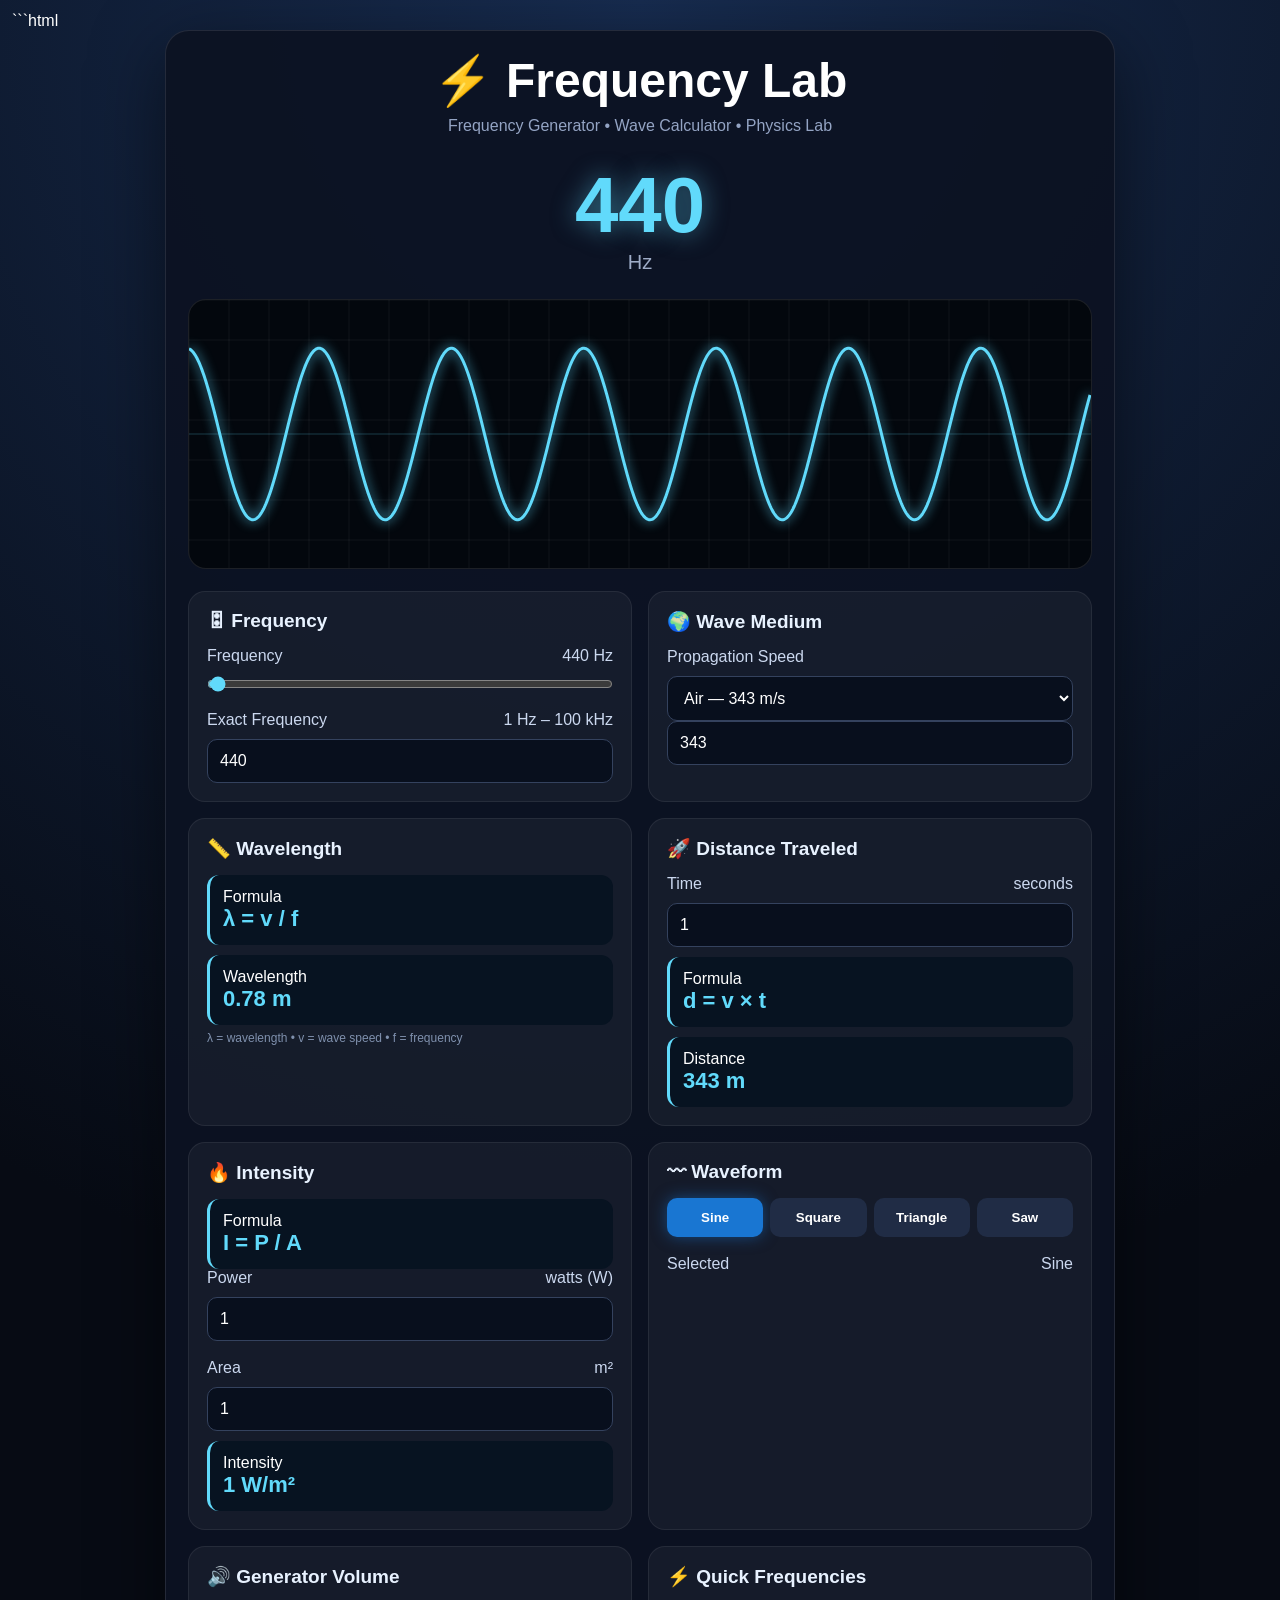
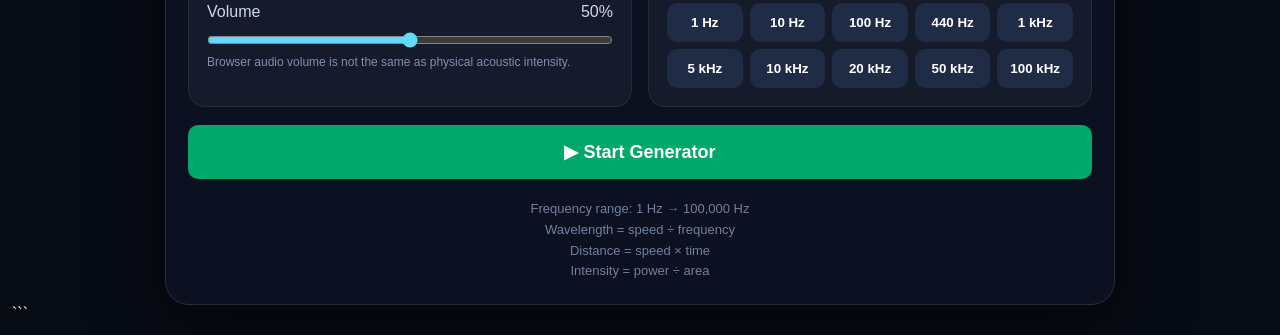
==== freq.html @ 325ceb8d "Create freq.html" ====
```html
<!DOCTYPE html>
<html lang="en">
<head>
<meta charset="UTF-8">
<meta name="viewport" content="width=device-width, initial-scale=1.0">

<title>Frequency Generator & Wave Calculator</title>

<style>
*{
    box-sizing:border-box;
    margin:0;
    padding:0;
}

body{
    font-family:Arial,Helvetica,sans-serif;
    min-height:100vh;
    background:
        radial-gradient(circle at top,#172c50,#070b14 65%);
    color:white;
    padding:12px;
}

.container{
    width:100%;
    max-width:950px;
    margin:auto;
    background:rgba(12,19,35,.94);
    border:1px solid rgba(255,255,255,.1);
    border-radius:24px;
    padding:22px;
    box-shadow:0 20px 70px rgba(0,0,0,.5);
}

.header{
    text-align:center;
    margin-bottom:25px;
}

.header h1{
    font-size:clamp(28px,7vw,48px);
    margin-bottom:8px;
}

.header p{
    color:#94a4c4;
}

.frequency-display{
    text-align:center;
    margin:15px 0 25px;
}

.frequency-value{
    font-size:clamp(42px,12vw,78px);
    font-weight:bold;
    color:#61dafb;
    text-shadow:0 0 25px rgba(97,218,251,.5);
}

.unit{
    color:#9eacc7;
    font-size:20px;
}

.wave-box{
    height:270px;
    width:100%;
    background:#03070d;
    border-radius:18px;
    overflow:hidden;
    border:1px solid rgba(255,255,255,.1);
    margin-bottom:22px;
}

canvas{
    width:100%;
    height:100%;
}

.grid{
    display:grid;
    grid-template-columns:1fr 1fr;
    gap:16px;
}

.card{
    background:rgba(255,255,255,.045);
    border:1px solid rgba(255,255,255,.07);
    border-radius:17px;
    padding:18px;
}

.card h2{
    font-size:19px;
    margin-bottom:15px;
    color:#e8f2ff;
}

label{
    display:flex;
    justify-content:space-between;
    gap:10px;
    margin-bottom:10px;
    color:#cbd8ef;
}

input,select{
    width:100%;
    padding:12px;
    border-radius:10px;
    border:1px solid #34425e;
    background:#080f1d;
    color:white;
    font-size:16px;
    outline:none;
}

input[type=range]{
    padding:0;
    accent-color:#61dafb;
}

.result{
    background:#071321;
    border-radius:12px;
    padding:13px;
    margin-top:10px;
    border-left:3px solid #61dafb;
}

.result .big{
    font-size:22px;
    font-weight:bold;
    color:#61dafb;
}

.small{
    font-size:12px;
    color:#7f90ad;
    margin-top:6px;
}

.wave-buttons{
    display:grid;
    grid-template-columns:repeat(4,1fr);
    gap:7px;
}

button{
    border:none;
    border-radius:10px;
    padding:12px 8px;
    color:white;
    background:#202c45;
    font-weight:bold;
    cursor:pointer;
    transition:.2s;
}

button:hover{
    transform:translateY(-2px);
}

button.active{
    background:#1976d2;
    box-shadow:0 0 15px rgba(25,118,210,.5);
}

.presets{
    display:grid;
    grid-template-columns:repeat(5,1fr);
    gap:7px;
}

.main-button{
    width:100%;
    padding:16px;
    margin-top:18px;
    font-size:18px;
    background:#00a86b;
}

.main-button.stop{
    background:#d93636;
}

.info{
    text-align:center;
    color:#71809d;
    font-size:13px;
    line-height:1.6;
    margin-top:20px;
}

@media(max-width:700px){

    .container{
        padding:15px;
        border-radius:20px;
    }

    .grid{
        grid-template-columns:1fr;
    }

    .wave-box{
        height:210px;
    }

    .wave-buttons{
        grid-template-columns:repeat(2,1fr);
    }

    .presets{
        grid-template-columns:repeat(3,1fr);
    }
}
</style>
</head>

<body>

<div class="container">

<div class="header">
    <h1>⚡ Frequency Lab</h1>
    <p>Frequency Generator • Wave Calculator • Physics Lab</p>
</div>

<div class="frequency-display">
    <div class="frequency-value" id="display">440</div>
    <span class="unit">Hz</span>
</div>

<div class="wave-box">
    <canvas id="waveCanvas"></canvas>
</div>

<div class="grid">

<!-- FREQUENCY -->
<div class="card">

<h2>🎛 Frequency</h2>

<label>
    <span>Frequency</span>
    <span id="rangeValue">440 Hz</span>
</label>

<input
    type="range"
    id="frequencySlider"
    min="1"
    max="100000"
    value="440"
    step="1"
>

<br><br>

<label>
    <span>Exact Frequency</span>
    <span>1 Hz – 100 kHz</span>
</label>

<input
    type="number"
    id="frequencyInput"
    min="1"
    max="100000"
    value="440"
>

</div>


<!-- MEDIUM -->
<div class="card">

<h2>🌍 Wave Medium</h2>

<label>Propagation Speed</label>

<select id="medium">

<option value="343">
    Air — 343 m/s
</option>

<option value="1480">
    Water — 1480 m/s
</option>

<option value="299792458">
    Light / Vacuum — 299,792,458 m/s
</option>

<option value="custom">
    Custom
</option>

</select>

<br>

<input
    type="number"
    id="customSpeed"
    value="343"
    min="0.000001"
    step="any"
    placeholder="Custom speed (m/s)"
>

</div>


<!-- WAVELENGTH -->
<div class="card">

<h2>📏 Wavelength</h2>

<div class="result">

<div>Formula</div>

<div class="big">
λ = v / f
</div>

</div>

<div class="result">

<div>Wavelength</div>

<div class="big" id="wavelength">
0.7795 m
</div>

</div>

<div class="small">
λ = wavelength • v = wave speed • f = frequency
</div>

</div>


<!-- DISTANCE -->
<div class="card">

<h2>🚀 Distance Traveled</h2>

<label>
    <span>Time</span>
    <span>seconds</span>
</label>

<input
    type="number"
    id="timeInput"
    value="1"
    min="0"
    step="any"
>

<div class="result">

<div>Formula</div>

<div class="big">
d = v × t
</div>

</div>

<div class="result">

<div>Distance</div>

<div class="big" id="distance">
343 m
</div>

</div>

</div>


<!-- INTENSITY -->
<div class="card">

<h2>🔥 Intensity</h2>

<div class="result">

<div>Formula</div>

<div class="big">
I = P / A
</div>

</div>

<label>
    <span>Power</span>
    <span>watts (W)</span>
</label>

<input
    type="number"
    id="powerInput"
    value="1"
    min="0"
    step="any"
>

<br><br>

<label>
    <span>Area</span>
    <span>m²</span>
</label>

<input
    type="number"
    id="areaInput"
    value="1"
    min="0.000001"
    step="any"
>

<div class="result">

<div>Intensity</div>

<div class="big" id="intensity">
1 W/m²
</div>

</div>

</div>


<!-- WAVEFORM -->
<div class="card">

<h2>〰 Waveform</h2>

<div class="wave-buttons">

<button class="wave active" data-wave="sine">
Sine
</button>

<button class="wave" data-wave="square">
Square
</button>

<button class="wave" data-wave="triangle">
Triangle
</button>

<button class="wave" data-wave="sawtooth">
Saw
</button>

</div>

<br>

<label>
    <span>Selected</span>
    <span id="waveName">Sine</span>
</label>

</div>


<!-- VOLUME -->
<div class="card">

<h2>🔊 Generator Volume</h2>

<label>
    <span>Volume</span>
    <span id="volumeValue">50%</span>
</label>

<input
    type="range"
    id="volumeSlider"
    min="0"
    max="100"
    value="50"
>

<div class="small">
Browser audio volume is not the same as physical acoustic intensity.
</div>

</div>


<!-- PRESETS -->
<div class="card">

<h2>⚡ Quick Frequencies</h2>

<div class="presets">

<button data-frequency="1">1 Hz</button>
<button data-frequency="10">10 Hz</button>
<button data-frequency="100">100 Hz</button>
<button data-frequency="440">440 Hz</button>
<button data-frequency="1000">1 kHz</button>
<button data-frequency="5000">5 kHz</button>
<button data-frequency="10000">10 kHz</button>
<button data-frequency="20000">20 kHz</button>
<button data-frequency="50000">50 kHz</button>
<button data-frequency="100000">100 kHz</button>

</div>

</div>

</div>

<button class="main-button" id="startButton">
▶ Start Generator
</button>

<div class="info">

Frequency range: 1 Hz → 100,000 Hz<br>

Wavelength = speed ÷ frequency<br>

Distance = speed × time<br>

Intensity = power ÷ area

</div>

</div>


<script>

const canvas =
document.getElementById("waveCanvas");

const ctx =
canvas.getContext("2d");

const slider =
document.getElementById("frequencySlider");

const input =
document.getElementById("frequencyInput");

const display =
document.getElementById("display");

const rangeValue =
document.getElementById("rangeValue");

const medium =
document.getElementById("medium");

const customSpeed =
document.getElementById("customSpeed");

const timeInput =
document.getElementById("timeInput");

const powerInput =
document.getElementById("powerInput");

const areaInput =
document.getElementById("areaInput");

const wavelength =
document.getElementById("wavelength");

const distance =
document.getElementById("distance");

const intensity =
document.getElementById("intensity");

const volumeSlider =
document.getElementById("volumeSlider");

const volumeValue =
document.getElementById("volumeValue");

const startButton =
document.getElementById("startButton");

const waveName =
document.getElementById("waveName");


let frequency = 440;

let waveform = "sine";

let audioContext = null;

let oscillator = null;

let gainNode = null;

let isPlaying = false;


/* CANVAS */

function resizeCanvas(){

    const dpr =
        window.devicePixelRatio || 1;

    canvas.width =
        canvas.clientWidth * dpr;

    canvas.height =
        canvas.clientHeight * dpr;

    ctx.setTransform(
        dpr,0,0,dpr,0,0
    );
}

window.addEventListener(
    "resize",
    resizeCanvas
);

resizeCanvas();


/* FORMAT NUMBER */

function formatNumber(number){

    if(!isFinite(number))
        return "—";

    if(number === 0)
        return "0";

    if(Math.abs(number) >= 1000000)
        return number.toExponential(4);

    if(Math.abs(number) < 0.001)
        return number.toExponential(4);

    return Number(
        number.toPrecision(6)
    ).toLocaleString();
}


/* SPEED */

function getSpeed(){

    if(medium.value === "custom"){

        return Number(customSpeed.value) || 0;

    }

    return Number(medium.value);
}


/* CALCULATIONS */

function calculate(){

    const speed = getSpeed();

    const f = frequency;

    const t =
        Number(timeInput.value) || 0;

    const P =
        Number(powerInput.value) || 0;

    const A =
        Number(areaInput.value) || 0;


    /* WAVELENGTH */

    if(f > 0 && speed > 0){

        const lambda =
            speed / f;

        wavelength.textContent =
            formatNumber(lambda) + " m";

    }else{

        wavelength.textContent = "—";

    }


    /* DISTANCE */

    const d =
        speed * t;

    distance.textContent =
        formatNumber(d) + " m";


    /* INTENSITY */

    if(A > 0){

        const I =
            P / A;

        intensity.textContent =
            formatNumber(I) + " W/m²";

    }else{

        intensity.textContent = "—";

    }

}


/* FREQUENCY */

function updateFrequency(value){

    value =
        Math.round(Number(value));

    if(!isFinite(value))
        return;

    value =
        Math.max(
            1,
            Math.min(100000,value)
        );

    frequency = value;

    slider.value = value;

    input.value = value;

    display.textContent =
        value.toLocaleString();

    if(value >= 1000){

        let khz =
            value / 1000;

        rangeValue.textContent =
            khz.toLocaleString() +
            " kHz";

    }else{

        rangeValue.textContent =
            value + " Hz";

    }


    if(oscillator && audioContext){

        oscillator.frequency
            .setValueAtTime(
                frequency,
                audioContext.currentTime
            );

    }

    calculate();

}


slider.addEventListener(
    "input",
    () => updateFrequency(slider.value)
);


input.addEventListener(
    "input",
    () => {

        if(input.value !== "")
            updateFrequency(input.value);

    }
);


/* OTHER INPUTS */

medium.addEventListener(
    "change",
    calculate
);

customSpeed.addEventListener(
    "input",
    calculate
);

timeInput.addEventListener(
    "input",
    calculate
);

powerInput.addEventListener(
    "input",
    calculate
);

areaInput.addEventListener(
    "input",
    calculate
);


/* WAVEFORM */

document.querySelectorAll(
    ".wave"
).forEach(button => {

    button.addEventListener(
        "click",
        () => {

            document.querySelectorAll(
                ".wave"
            ).forEach(b =>
                b.classList.remove("active")
            );

            button.classList.add("active");

            waveform =
                button.dataset.wave;

            waveName.textContent =
                waveform
                .charAt(0)
                .toUpperCase()
                +
                waveform.slice(1);

            if(oscillator){

                oscillator.type =
                    waveform;

            }

        }
    );

});


/* PRESETS */

document.querySelectorAll(
    "[data-frequency]"
).forEach(button => {

    button.addEventListener(
        "click",
        () => {

            updateFrequency(
                button.dataset.frequency
            );

        }
    );

});


/* VOLUME */

volumeSlider.addEventListener(
    "input",
    () => {

        const volume =
            Number(volumeSlider.value);

        volumeValue.textContent =
            volume + "%";

        if(gainNode && audioContext){

            gainNode.gain
                .setTargetAtTime(
                    volume / 100,
                    audioContext.currentTime,
                    0.01
                );

        }

    }
);


/* AUDIO GENERATOR */

startButton.addEventListener(
    "click",
    async () => {

        if(!isPlaying){

            audioContext =
                new (
                    window.AudioContext ||
                    window.webkitAudioContext
                )();

            oscillator =
                audioContext.createOscillator();

            gainNode =
                audioContext.createGain();

            oscillator.type =
                waveform;

            oscillator.frequency.value =
                frequency;

            gainNode.gain.value =
                Number(
                    volumeSlider.value
                ) / 100;

            oscillator.connect(gainNode);

            gainNode.connect(
                audioContext.destination
            );

            oscillator.start();

            isPlaying = true;

            startButton.textContent =
                "■ Stop Generator";

            startButton.classList.add(
                "stop"
            );

        }else{

            if(oscillator){

                oscillator.stop();

                oscillator.disconnect();

            }

            if(audioContext){

                await audioContext.close();

            }

            oscillator = null;

            gainNode = null;

            audioContext = null;

            isPlaying = false;

            startButton.textContent =
                "▶ Start Generator";

            startButton.classList.remove(
                "stop"
            );

        }

    }
);


/* ANIMATED WAVE */

let phase = 0;

function drawWave(){

    const width =
        canvas.clientWidth;

    const height =
        canvas.clientHeight;

    ctx.clearRect(
        0,0,width,height
    );


    /* GRID */

    ctx.lineWidth = 1;

    ctx.strokeStyle =
        "rgba(255,255,255,.06)";


    for(
        let x=0;
        x<width;
        x+=40
    ){

        ctx.beginPath();

        ctx.moveTo(x,0);

        ctx.lineTo(x,height);

        ctx.stroke();

    }


    for(
        let y=0;
        y<height;
        y+=40
    ){

        ctx.beginPath();

        ctx.moveTo(0,y);

        ctx.lineTo(width,y);

        ctx.stroke();

    }


    /* CENTER */

    ctx.strokeStyle =
        "rgba(97,218,251,.25)";

    ctx.beginPath();

    ctx.moveTo(
        0,
        height/2
    );

    ctx.lineTo(
        width,
        height/2
    );

    ctx.stroke();


    /* WAVE */

    ctx.beginPath();

    const center =
        height/2;

    const amplitude =
        height*.32;


    /*
    Logarithmic visualization.

    This keeps 1 Hz and 100 kHz
    visually understandable even
    though their real periods differ
    enormously.
    */

    const cycles =
        1 +
        Math.log10(frequency)*2.2;


    for(
        let x=0;
        x<width;
        x++
    ){

        const t =
            x/width;

        const angle =
            t *
            Math.PI*2 *
            cycles +
            phase;

        let y;


        if(waveform==="sine"){

            y =
                Math.sin(angle);

        }

        else if(waveform==="square"){

            y =
                Math.sin(angle)>=0
                ? 1
                : -1;

        }

        else if(waveform==="triangle"){

            y =
                2/Math.PI *
                Math.asin(
                    Math.sin(angle)
                );

        }

        else{

            y =
                2 *
                (
                    angle/(Math.PI*2)
                    -
                    Math.floor(
                        angle/(Math.PI*2)+.5
                    )
                );

        }


        const py =
            center -
            y*amplitude;


        if(x===0)
            ctx.moveTo(x,py);
        else
            ctx.lineTo(x,py);

    }


    ctx.lineWidth = 3;

    ctx.strokeStyle =
        "#61dafb";

    ctx.shadowBlur = 12;

    ctx.shadowColor =
        "#61dafb";

    ctx.stroke();

    ctx.shadowBlur = 0;


    phase += .035;

    requestAnimationFrame(
        drawWave
    );

}


/* INITIAL */

updateFrequency(440);

calculate();

drawWave();

</script>

</body>
</html>
```
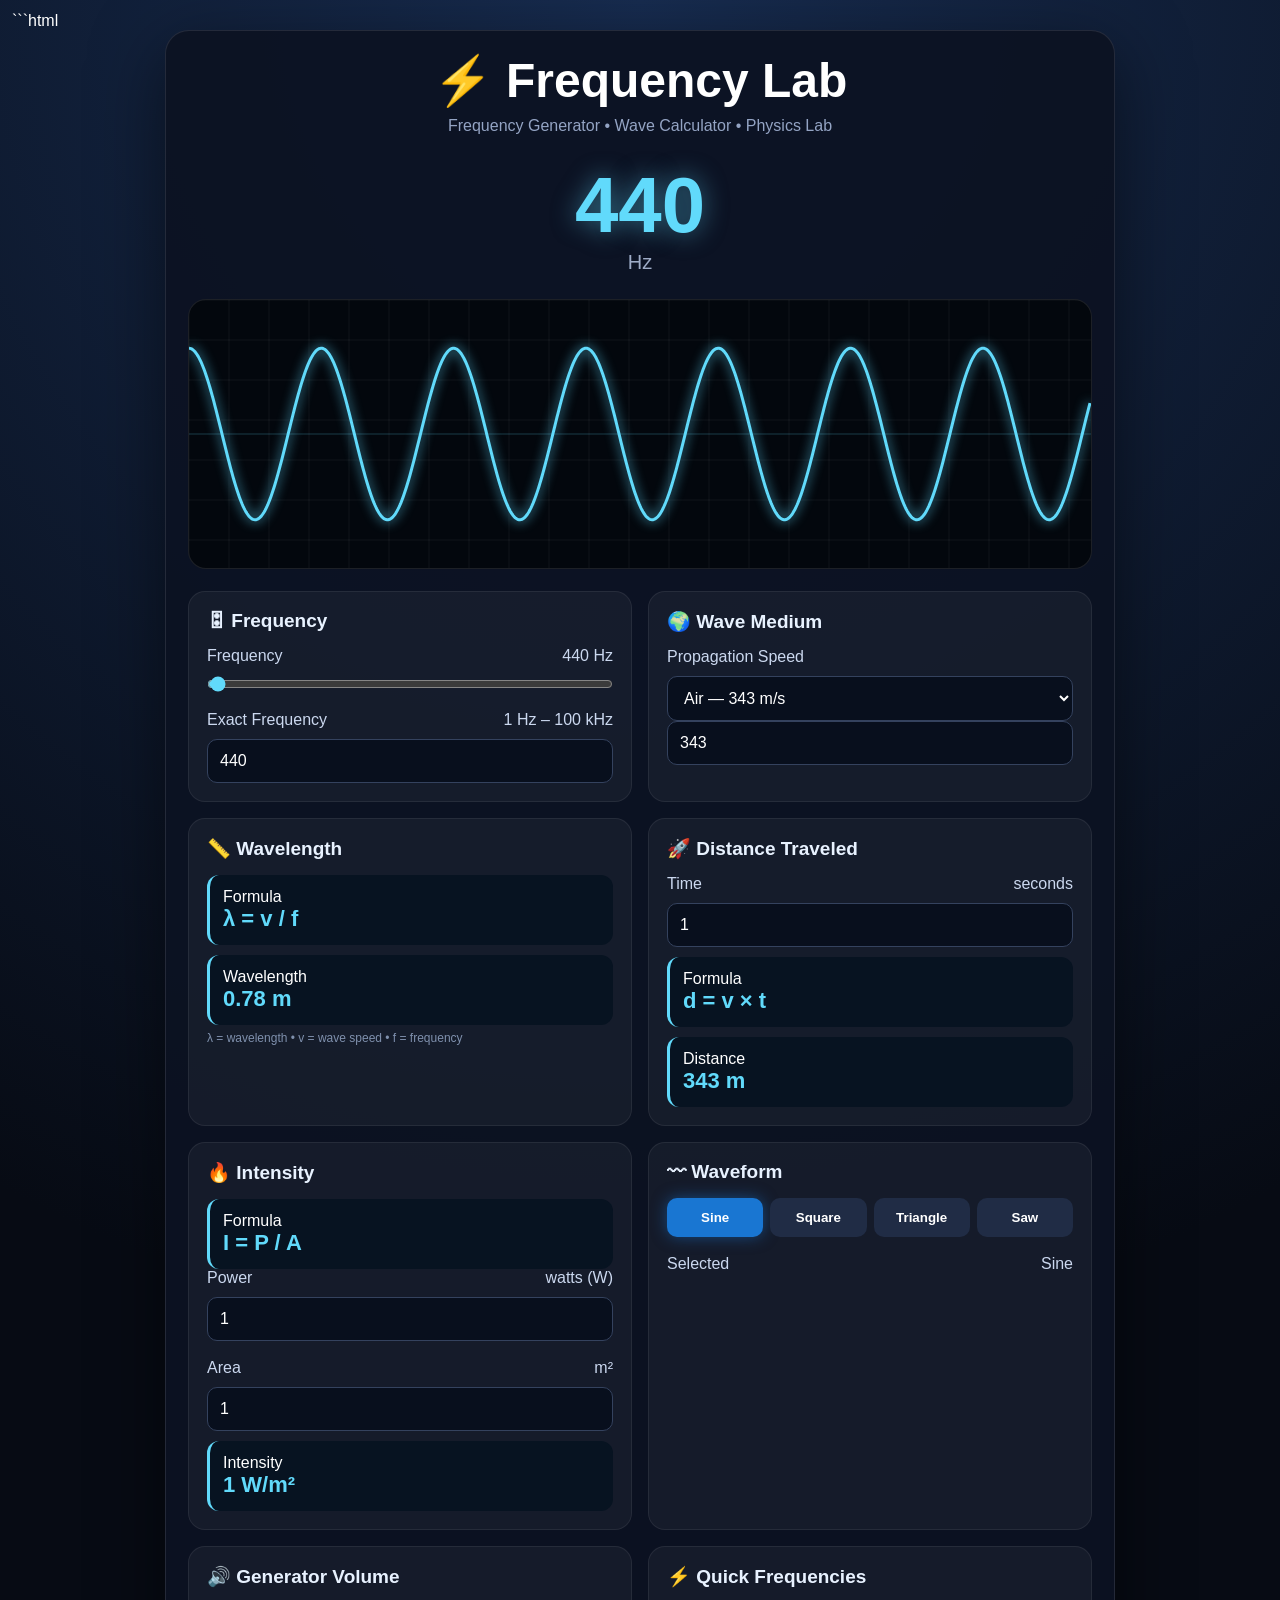
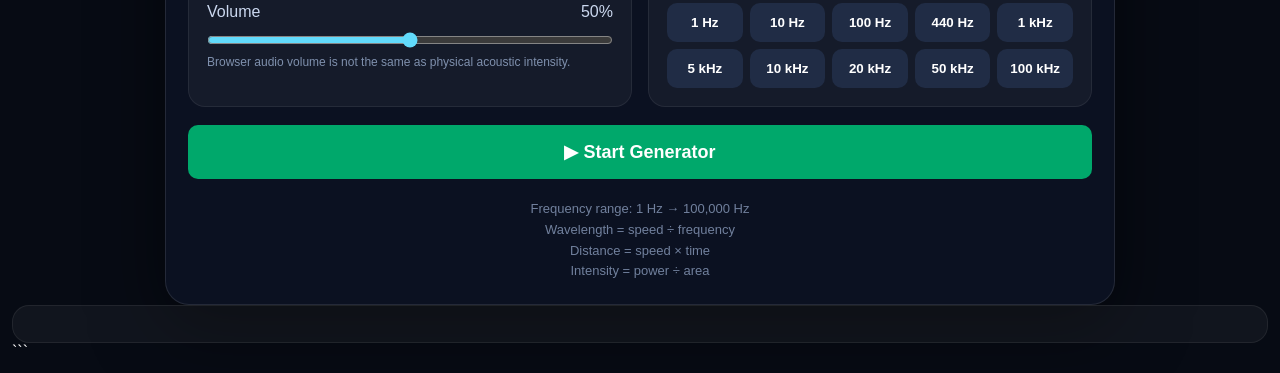
==== commit 6e969efa: "Update freq.html" ====
--- a/freq.html
+++ b/freq.html
@@ -1230,7 +1230,7 @@
 drawWave();
 
 </script>
-
+<div class="card"><a href="maths.html"></a></div>
 </body>
 </html>
 ```
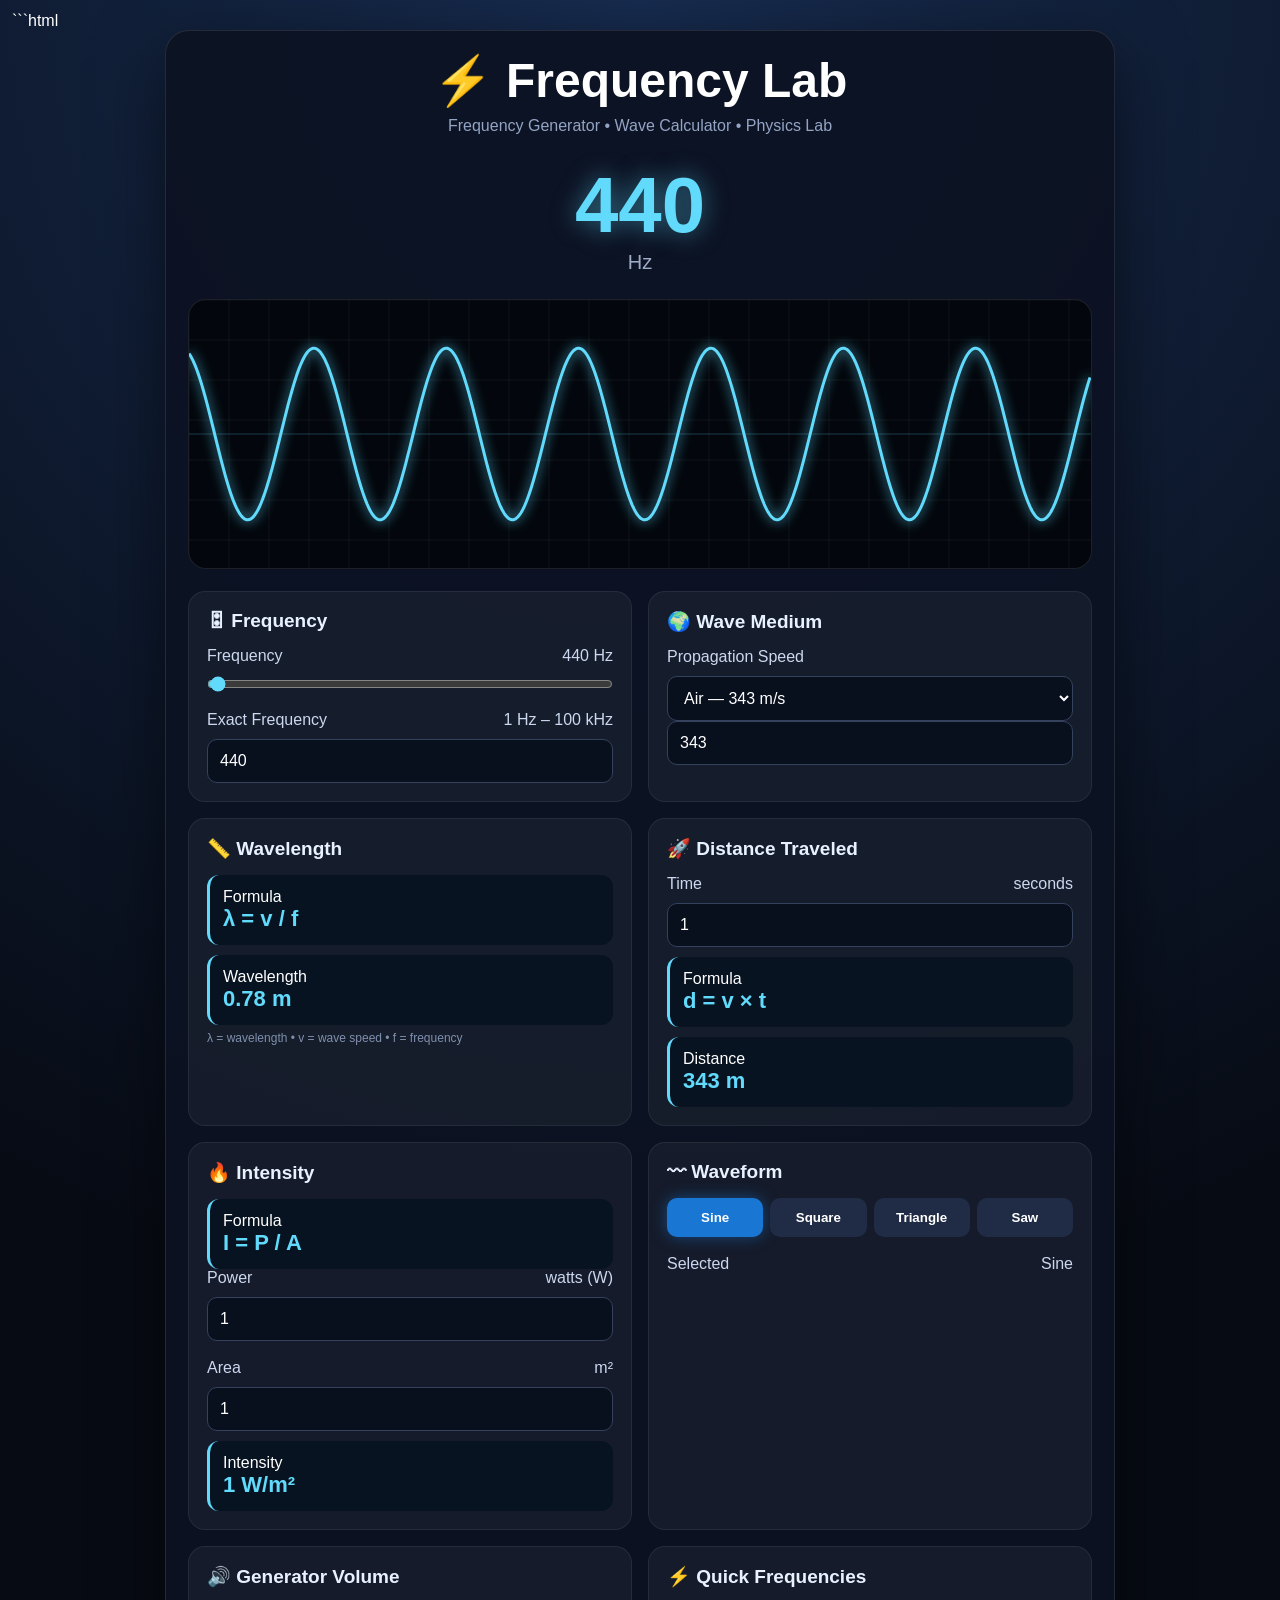
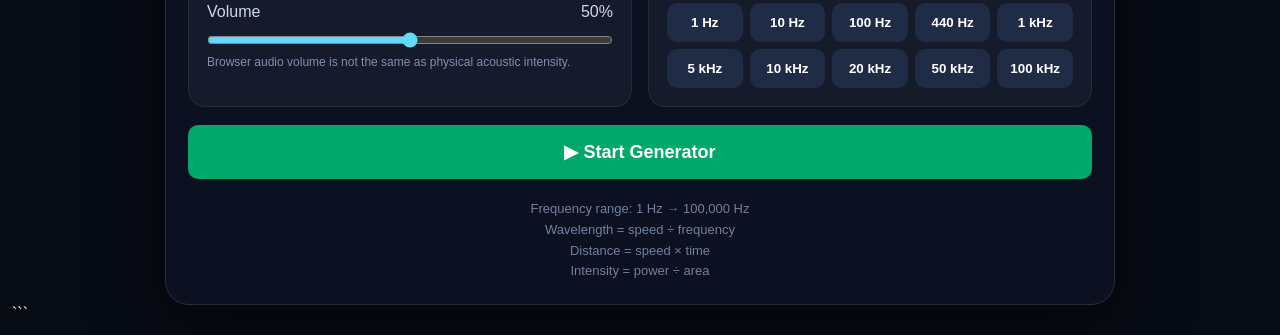
==== commit 5330dc72: "Update freq.html" ====
--- a/freq.html
+++ b/freq.html
@@ -1230,7 +1230,7 @@
 drawWave();
 
 </script>
-<div class="card"><a href="maths.html"></a></div>
+<div><a href="maths.html"></a></div>
 </body>
 </html>
 ```
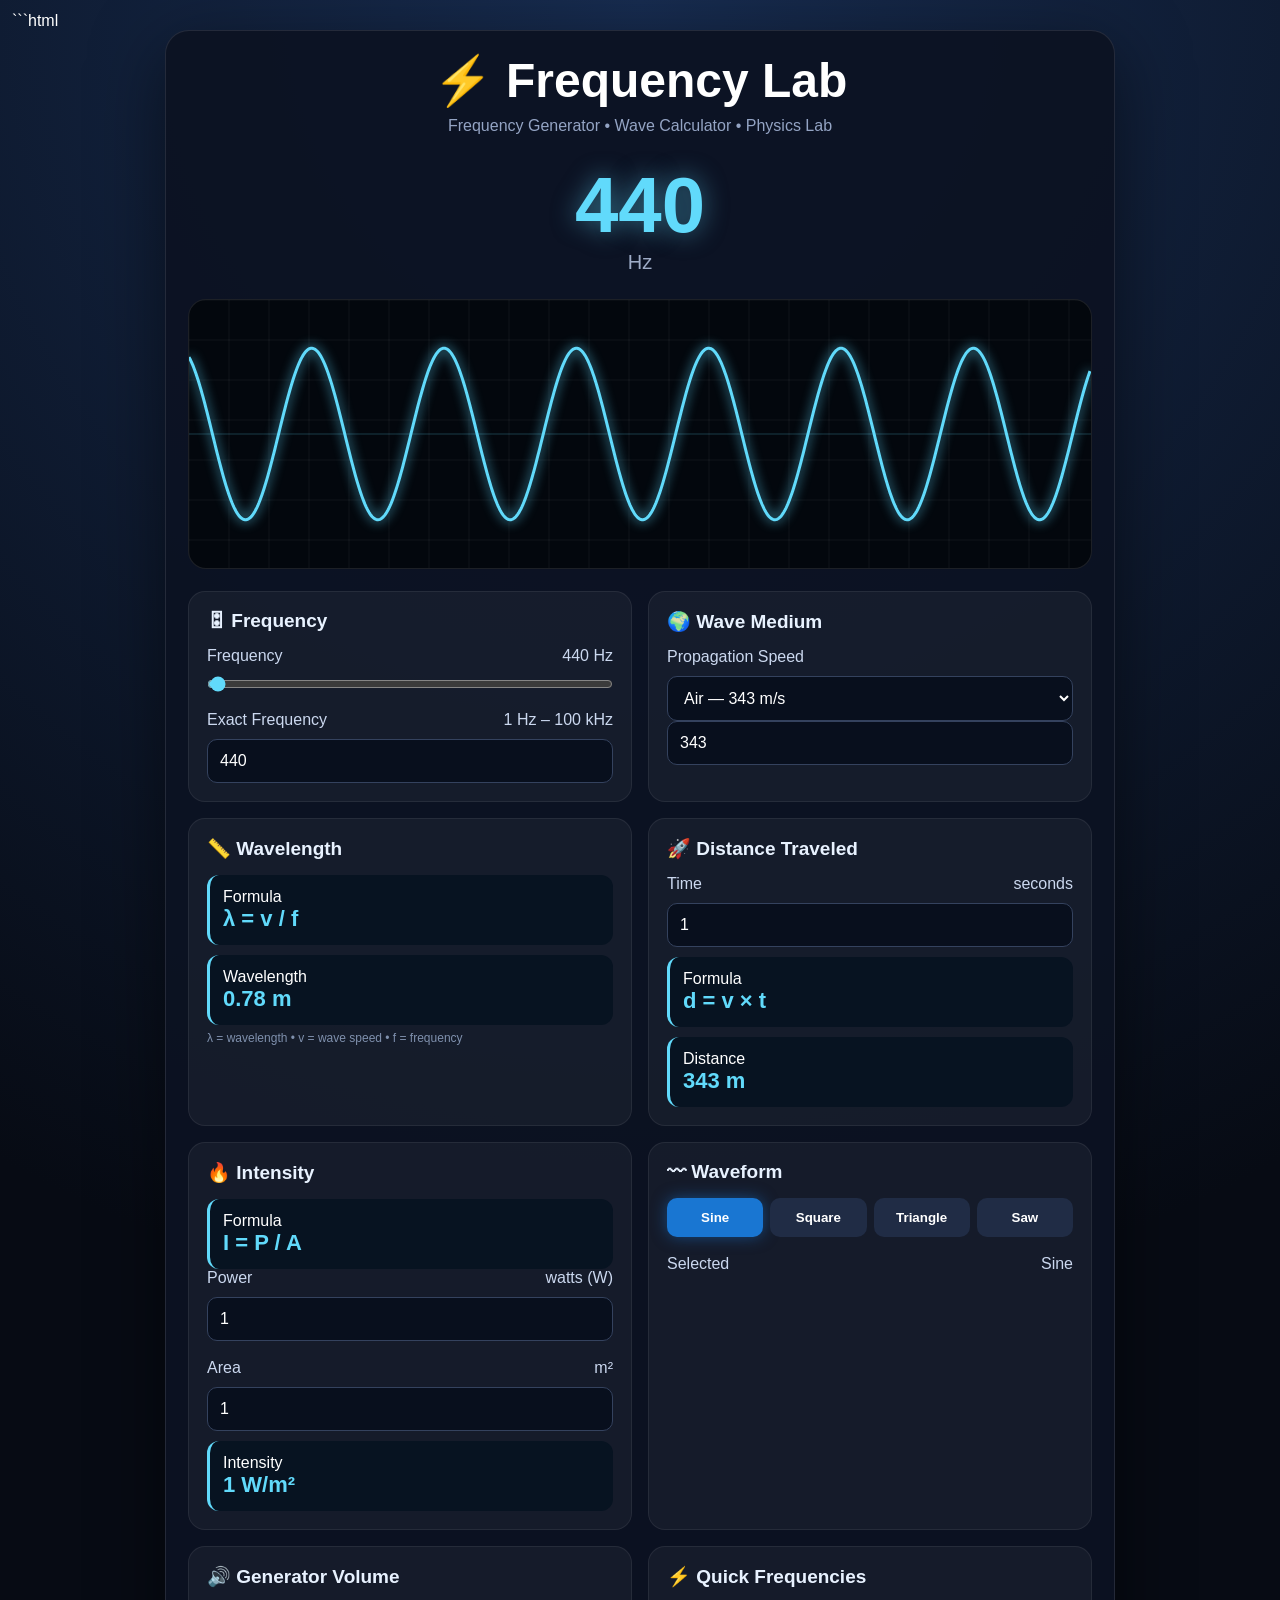
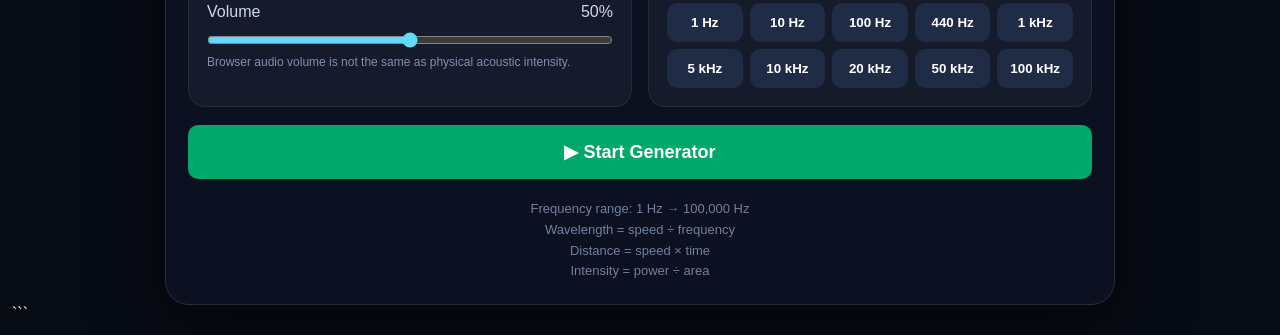
==== commit 378abc47: "Update freq.html" ====
--- a/freq.html
+++ b/freq.html
@@ -22,7 +22,10 @@
     color:white;
     padding:12px;
 }
-
+jal{
+  clour:red;
+    
+}
 .container{
     width:100%;
     max-width:950px;
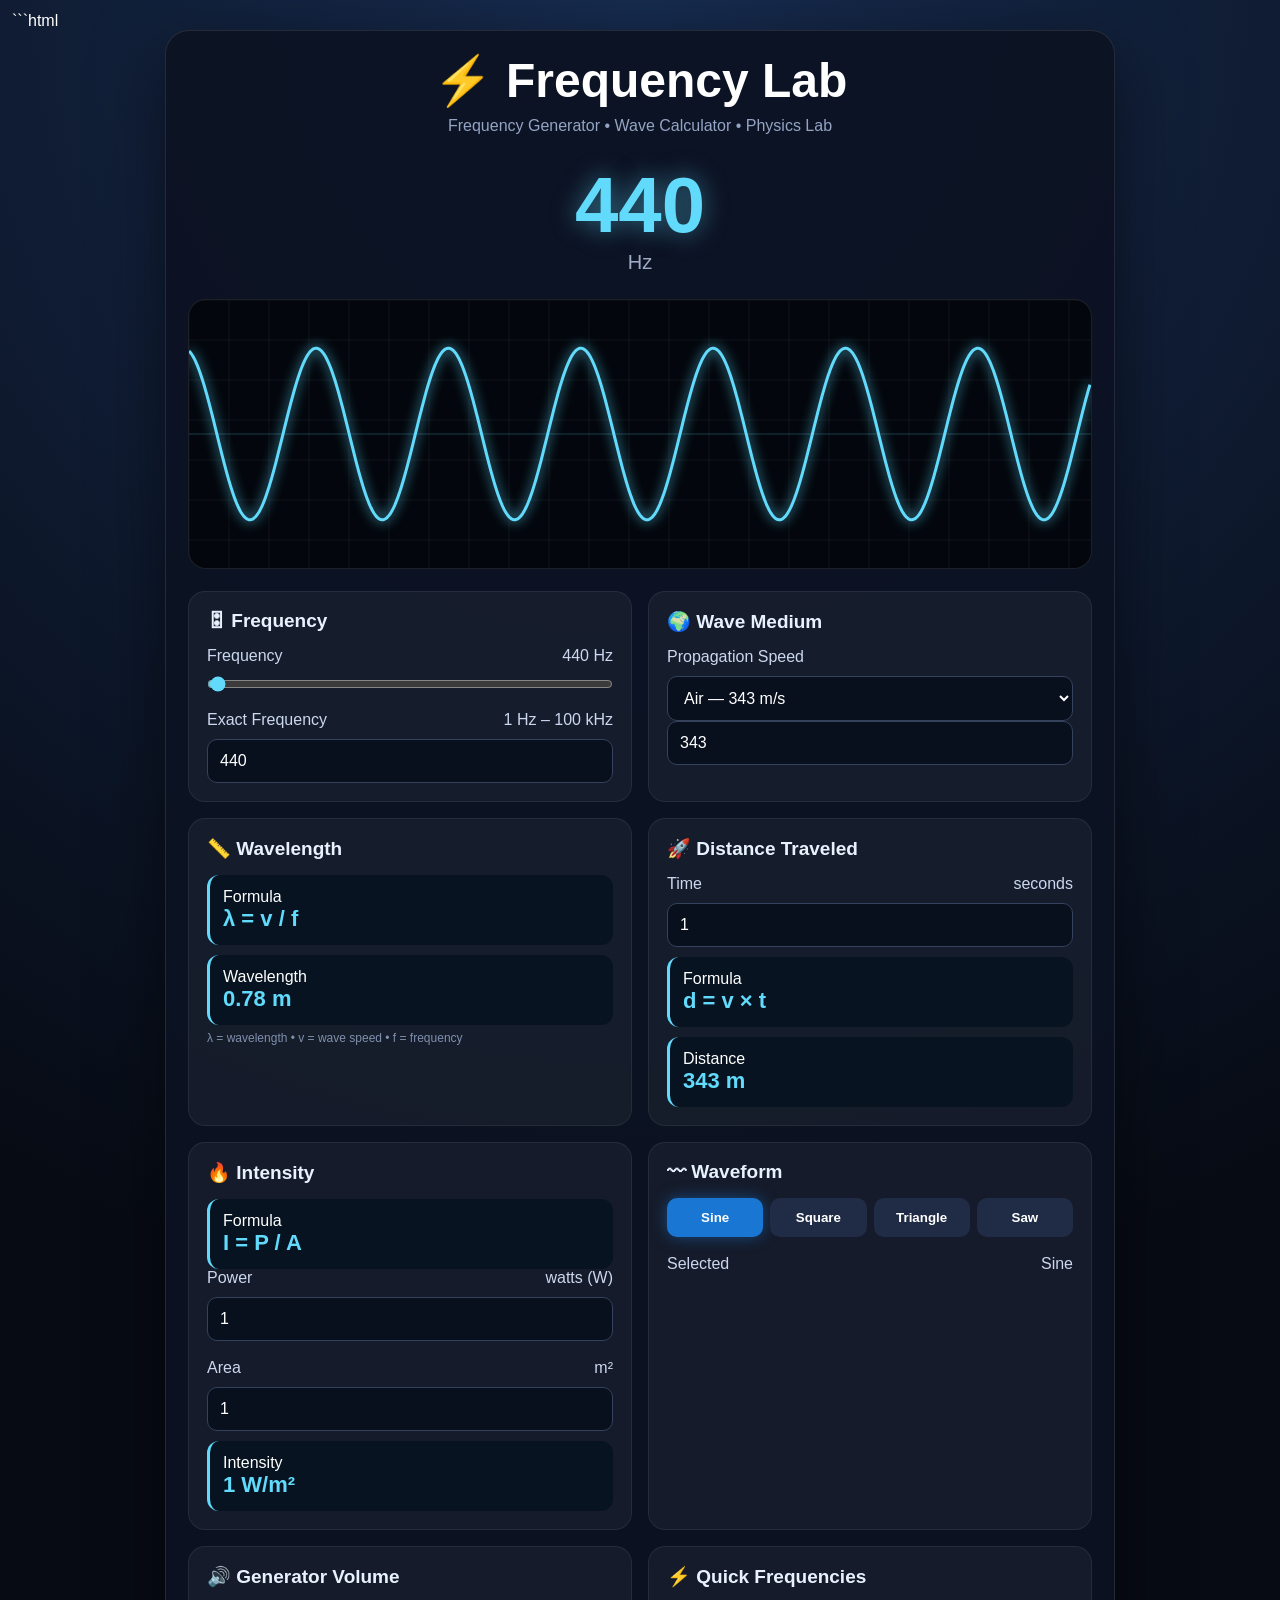
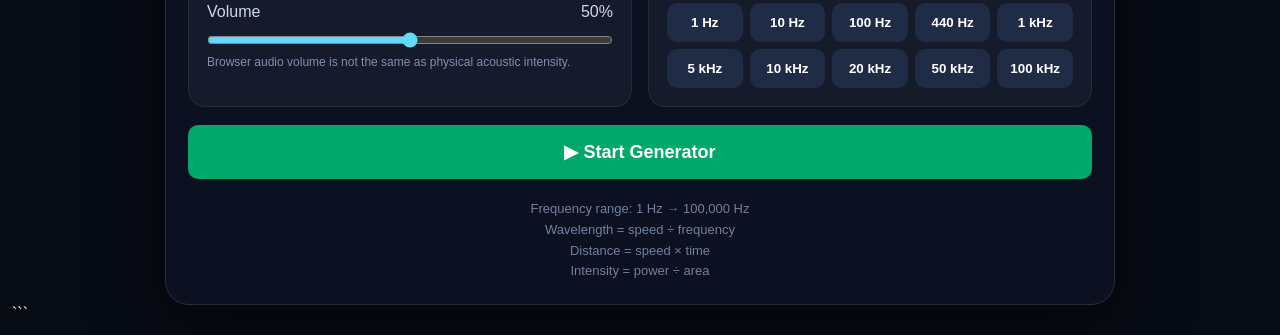
==== commit 1ea57d35: "Update freq.html" ====
--- a/freq.html
+++ b/freq.html
@@ -1233,7 +1233,7 @@
 drawWave();
 
 </script>
-<div><a href="maths.html"></a></div>
+<div class="jal"><a href="maths.html"></a></div>
 </body>
 </html>
 ```
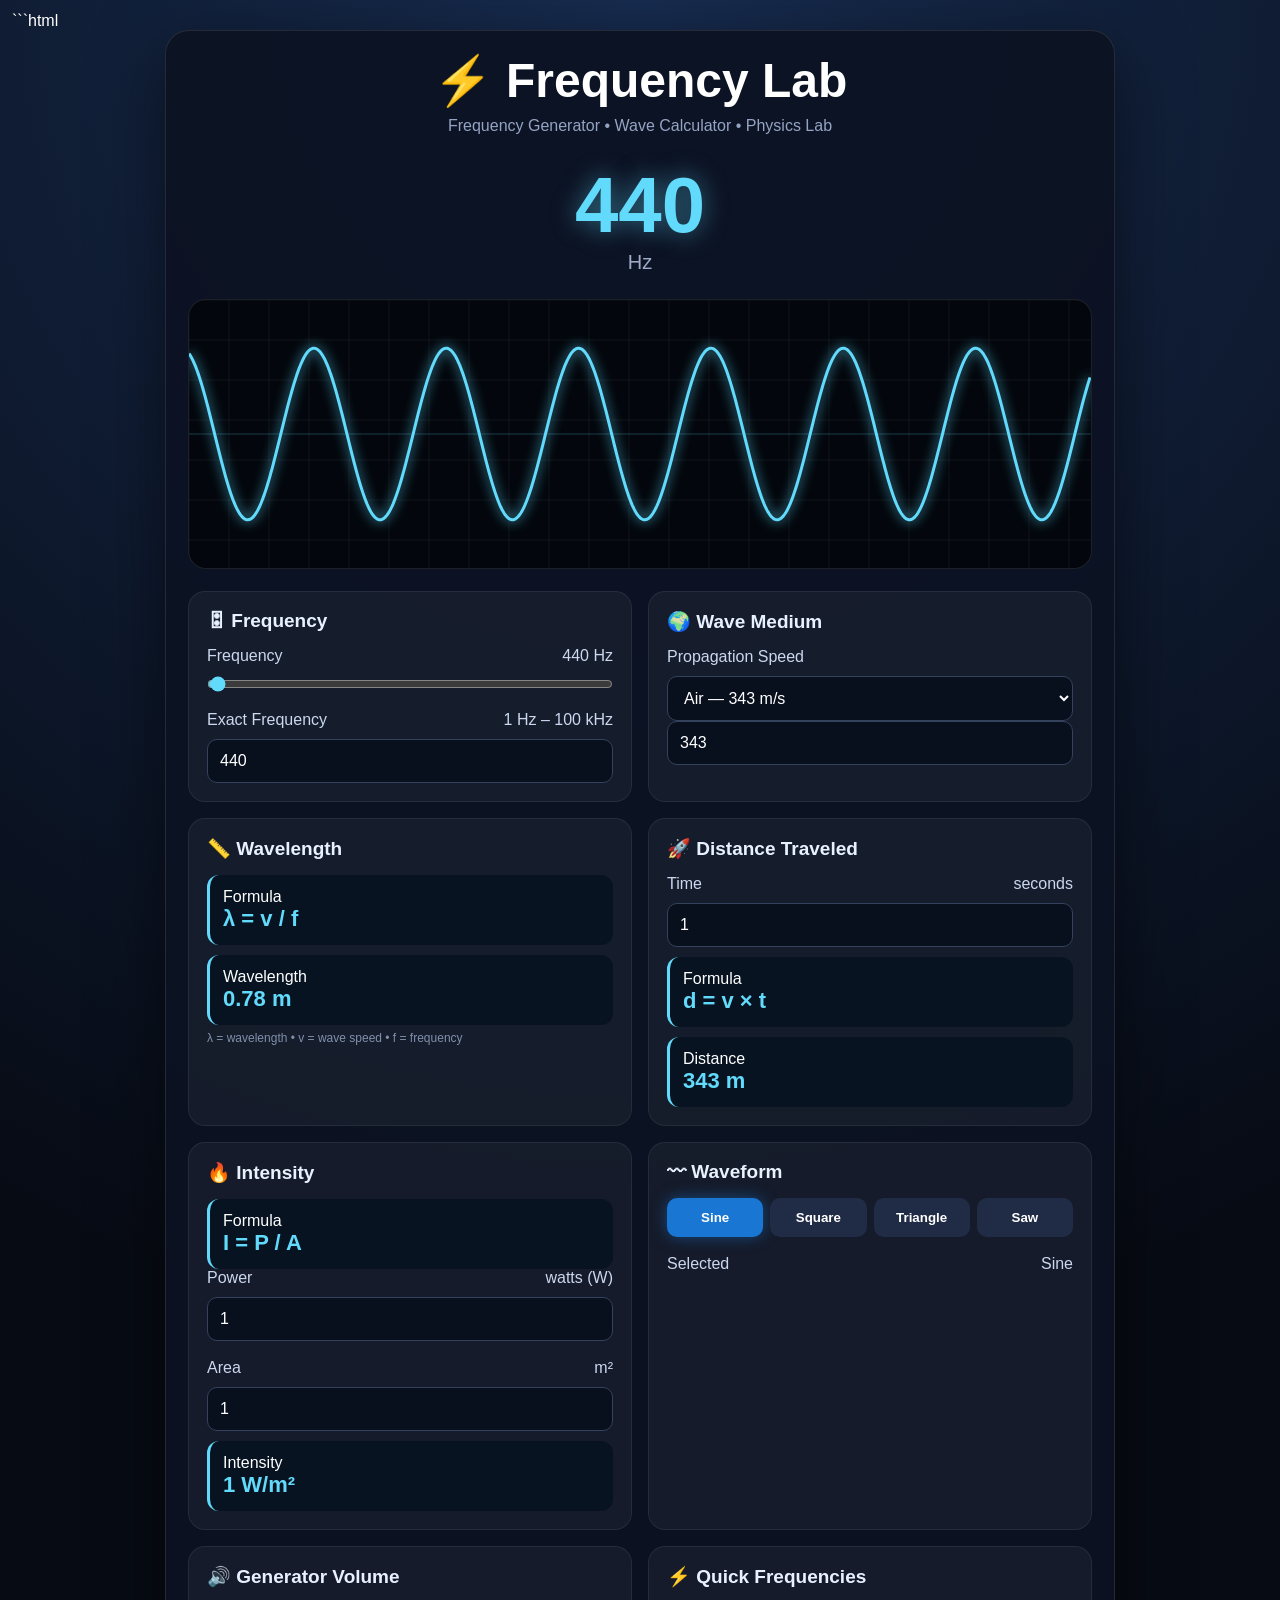
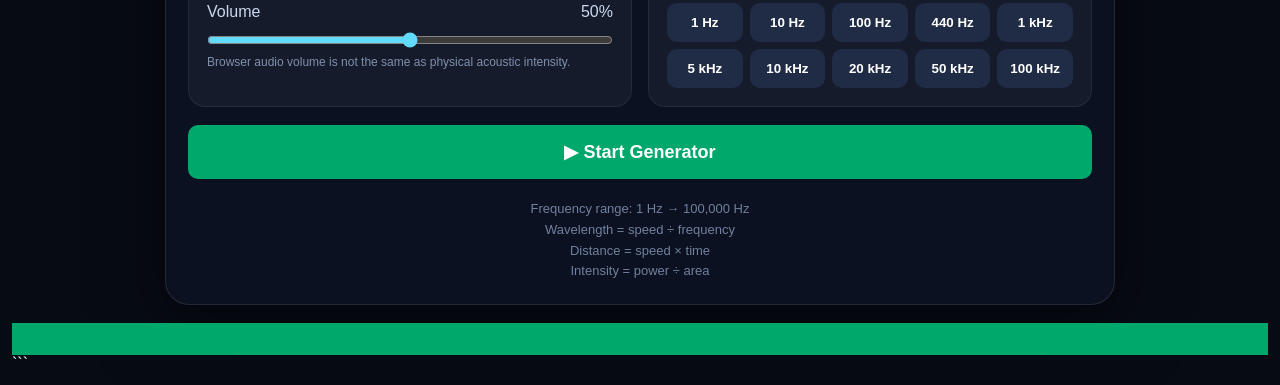
==== commit cb1a1a68: "Update freq.html" ====
--- a/freq.html
+++ b/freq.html
@@ -1233,7 +1233,7 @@
 drawWave();
 
 </script>
-<div class="jal"><a href="maths.html"></a></div>
+<div class="main-button"><a href="maths.html"></a></div>
 </body>
 </html>
 ```
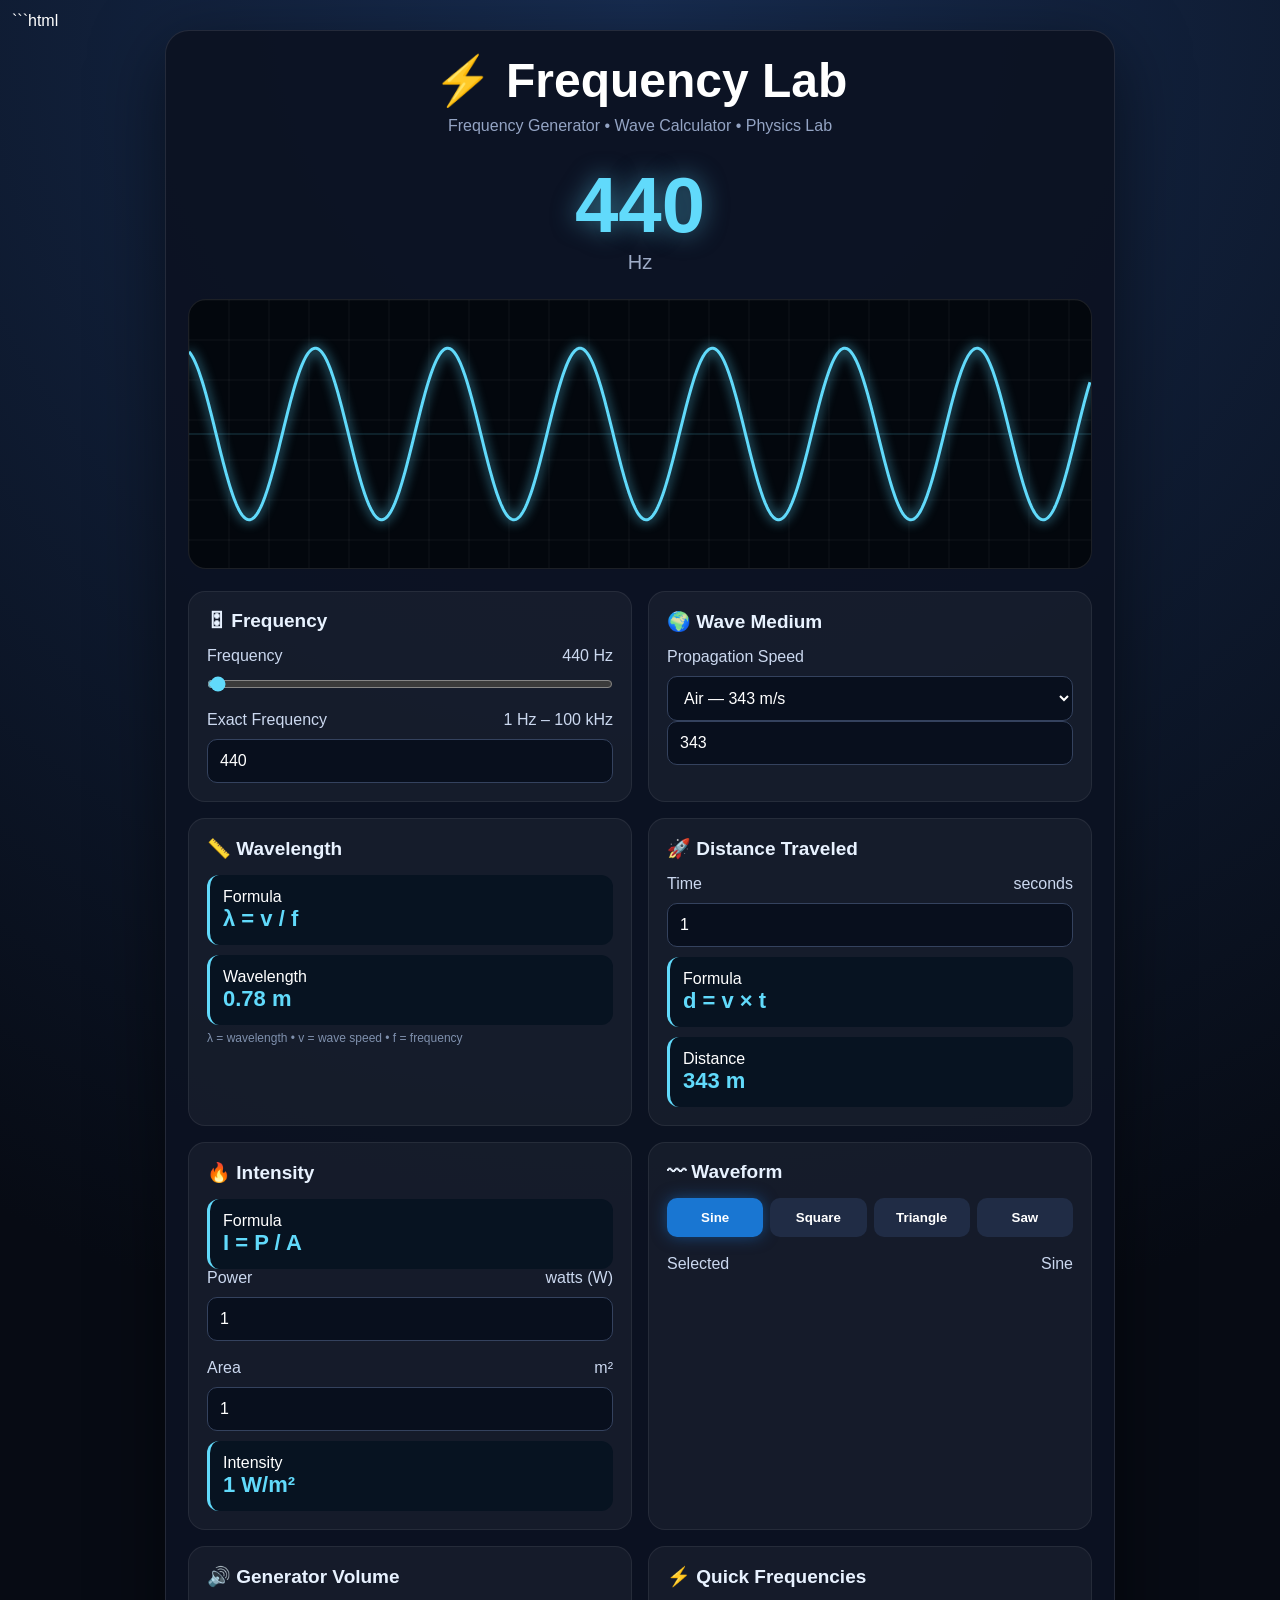
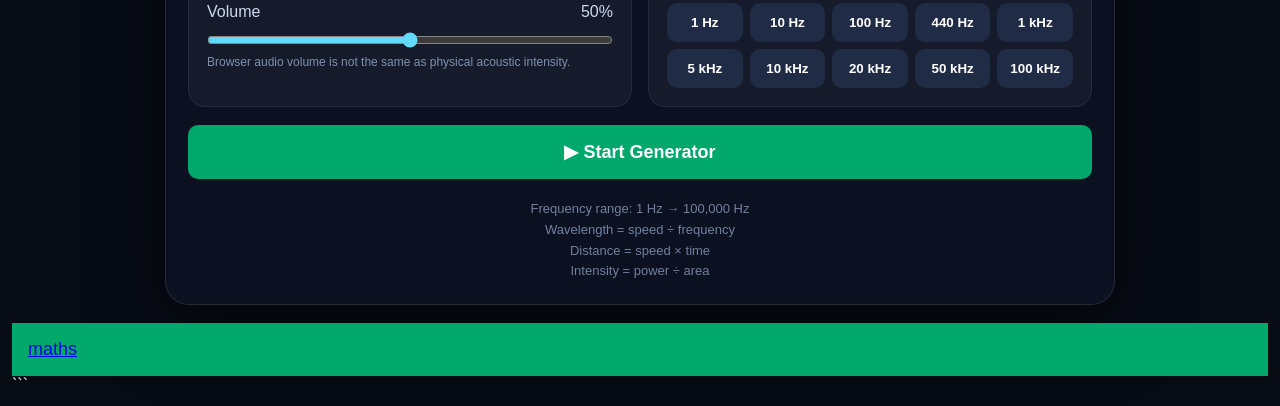
==== commit 94c209bb: "Update freq.html" ====
--- a/freq.html
+++ b/freq.html
@@ -1233,7 +1233,7 @@
 drawWave();
 
 </script>
-<div class="main-button"><a href="maths.html"></a></div>
+<div class="main-button"><a href="maths.html"> maths </a></div>
 </body>
 </html>
 ```
